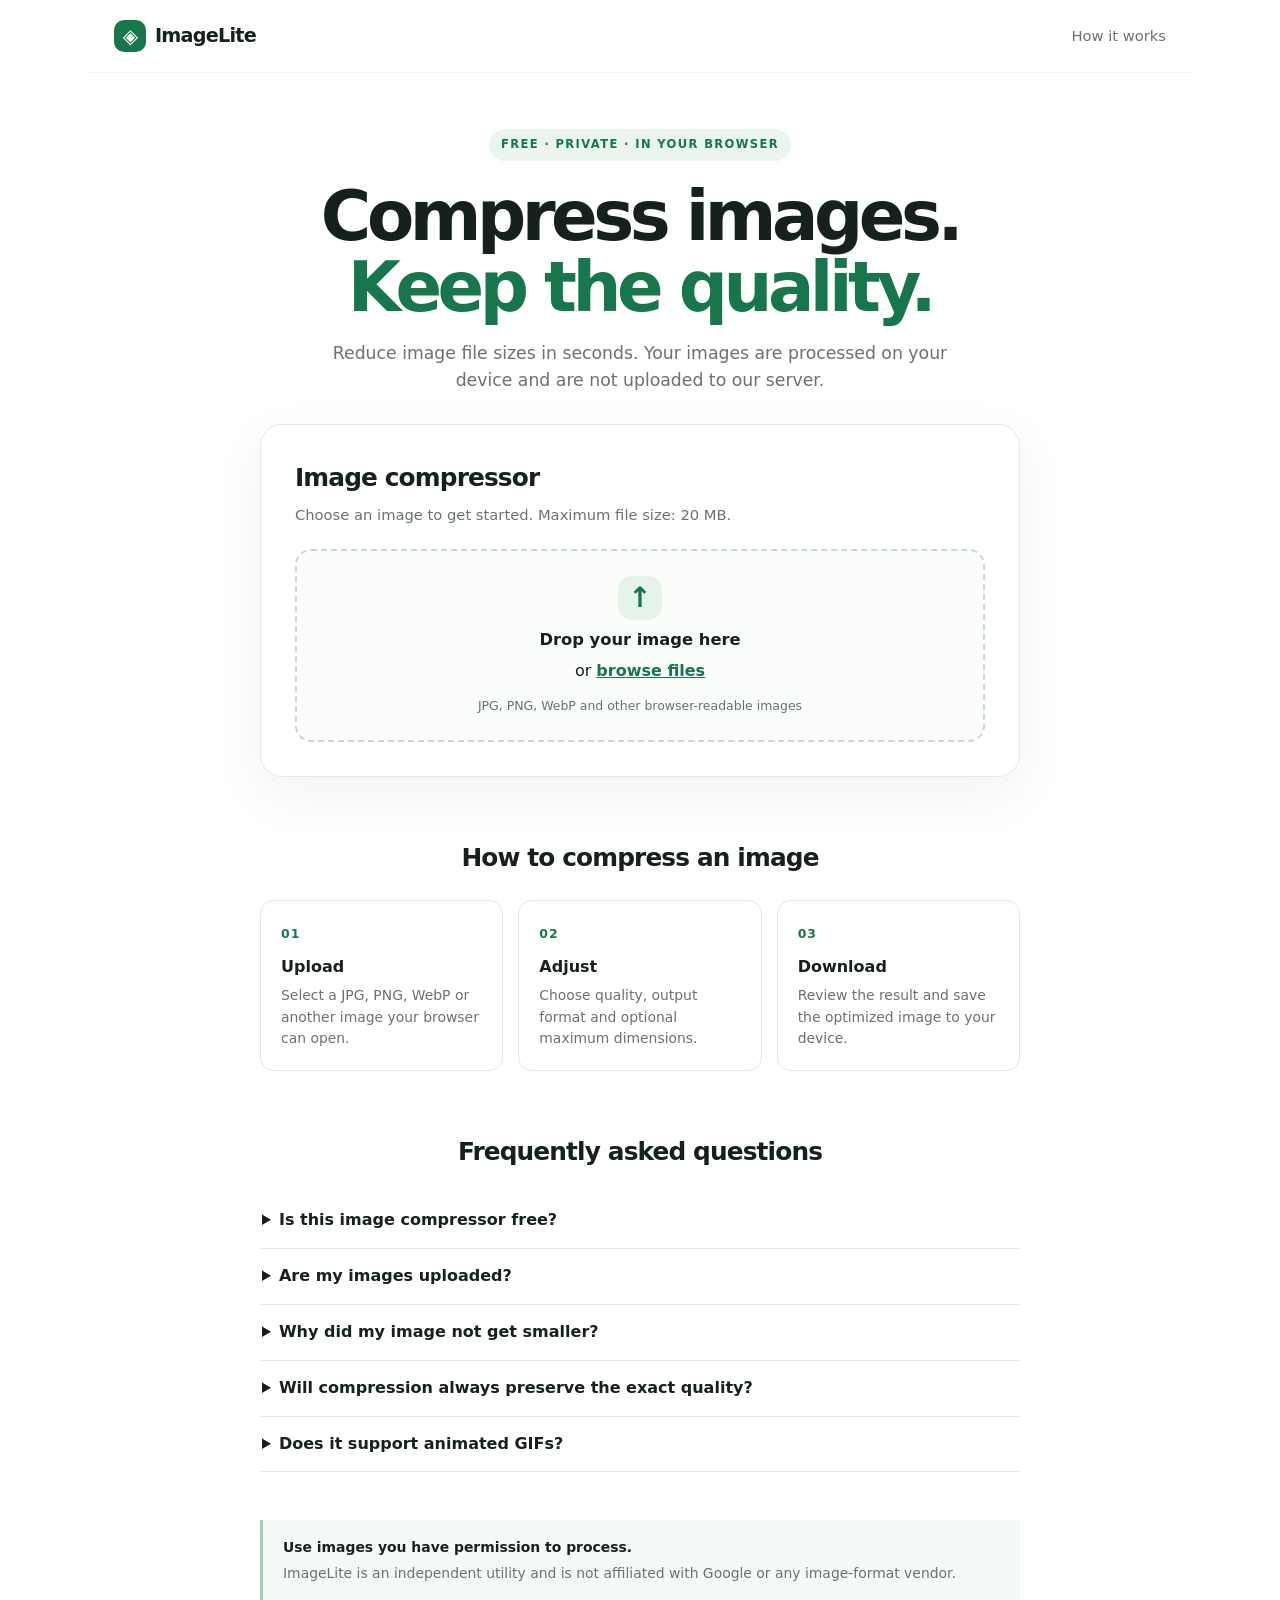
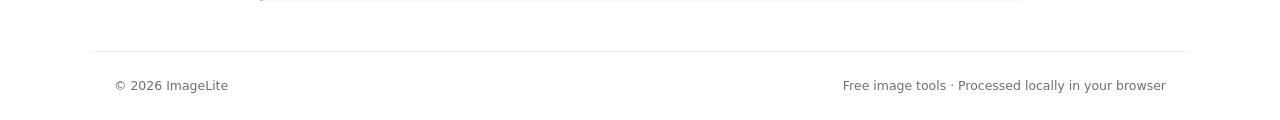
==== index.html @ 5c0c1286 "Add files via upload" ====
<!doctype html>
<html lang="en">
<head>
  <meta charset="utf-8">
  <meta name="viewport" content="width=device-width, initial-scale=1">
  <meta name="theme-color" content="#ffffff">
  <meta name="description" content="Compress images online for free. Resize image dimensions, compare file sizes, and download optimized JPG, PNG, or WebP images directly in your browser.">
  <meta property="og:title" content="Free Image Compressor Online">
  <meta property="og:description" content="Compress and convert images in your browser. No account or API key required.">
  <meta property="og:type" content="website">
  <title>Free Image Compressor Online | ImageLite</title>
  <link rel="stylesheet" href="style.css">
  <script src="script.js" defer></script>
</head>
<body>
  <header class="site-header">
    <a class="brand" href="./" aria-label="ImageLite home"><span class="brand-mark" aria-hidden="true">◈</span> ImageLite</a>
    <a class="header-link" href="#how-it-works">How it works</a>
  </header>

  <main>
    <section class="hero">
      <span class="eyebrow">FREE · PRIVATE · IN YOUR BROWSER</span>
      <h1>Compress images.<br><span>Keep the quality.</span></h1>
      <p class="hero-copy">Reduce image file sizes in seconds. Your images are processed on your device and are not uploaded to our server.</p>
    </section>

    <section class="tool-card" aria-labelledby="tool-title">
      <h2 id="tool-title">Image compressor</h2>
      <p class="muted">Choose an image to get started. Maximum file size: 20 MB.</p>

      <label class="drop-zone" id="drop-zone" for="file-input" tabindex="0">
        <span class="upload-icon" aria-hidden="true">↑</span>
        <strong>Drop your image here</strong>
        <span>or <span class="browse-text">browse files</span></span>
        <small>JPG, PNG, WebP and other browser-readable images</small>
      </label>
      <input id="file-input" type="file" accept="image/*" hidden>

      <div id="error-box" class="message error" role="alert" hidden></div>
      <div id="status-box" class="message status" role="status" aria-live="polite" hidden></div>

      <div id="workspace" hidden>
        <div class="file-summary">
          <div class="file-badge" aria-hidden="true">IMG</div>
          <div class="file-details">
            <strong id="file-name">image.jpg</strong>
            <span id="file-meta" class="muted"></span>
          </div>
          <button id="remove-file" class="text-button" type="button">Remove</button>
        </div>

        <div class="settings-grid">
          <div class="field">
            <label for="quality">Compression quality <strong id="quality-value">75%</strong></label>
            <input id="quality" type="range" min="10" max="100" step="5" value="75">
            <div class="range-labels"><span>Smaller file</span><span>Higher quality</span></div>
          </div>
          <div class="field">
            <label for="output-format">Output format</label>
            <select id="output-format">
              <option value="image/webp">WebP (recommended)</option>
              <option value="image/jpeg">JPG</option>
              <option value="image/png">PNG (lossless)</option>
            </select>
          </div>
          <div class="field">
            <label for="max-width">Maximum width (px) <span class="optional">optional</span></label>
            <input id="max-width" type="number" min="1" max="20000" placeholder="Original width">
          </div>
          <div class="field">
            <label for="max-height">Maximum height (px) <span class="optional">optional</span></label>
            <input id="max-height" type="number" min="1" max="20000" placeholder="Original height">
          </div>
        </div>

        <button id="compress-button" class="primary-button" type="button">Compress image</button>

        <div id="results" hidden>
          <div class="result-heading">
            <h3>Your compressed image</h3>
            <span id="savings-badge" class="savings-badge"></span>
          </div>
          <div class="preview-grid">
            <figure class="preview-card">
              <figcaption>Original</figcaption>
              <div class="preview-frame"><img id="original-preview" alt="Original image preview"></div>
              <div class="preview-meta"><span id="original-dimensions"></span><strong id="original-size"></strong></div>
            </figure>
            <figure class="preview-card">
              <figcaption>Compressed</figcaption>
              <div class="preview-frame"><img id="compressed-preview" alt="Compressed image preview"></div>
              <div class="preview-meta"><span id="compressed-dimensions"></span><strong id="compressed-size"></strong></div>
            </figure>
          </div>
          <p id="result-note" class="result-note"></p>
          <a id="download-button" class="primary-button download-button" href="#" download="compressed-image.webp">Download image</a>
        </div>
      </div>
    </section>

    <section id="how-it-works" class="content-section">
      <h2>How to compress an image</h2>
      <div class="steps">
        <article class="step"><span>01</span><h3>Upload</h3><p>Select a JPG, PNG, WebP or another image your browser can open.</p></article>
        <article class="step"><span>02</span><h3>Adjust</h3><p>Choose quality, output format and optional maximum dimensions.</p></article>
        <article class="step"><span>03</span><h3>Download</h3><p>Review the result and save the optimized image to your device.</p></article>
      </div>
    </section>

    <section class="content-section faq">
      <h2>Frequently asked questions</h2>
      <details><summary>Is this image compressor free?</summary><p>Yes. This version runs in your browser and does not require an account or paid API.</p></details>
      <details><summary>Are my images uploaded?</summary><p>The compression feature processes the selected image locally in your browser. Your image is not sent to a compression server by this tool. Your browser and hosting provider may still process standard website requests.</p></details>
      <details><summary>Why did my image not get smaller?</summary><p>Some images are already optimized. PNG is a lossless format, and changing its quality slider does not reduce its size in the same way as JPG or WebP. Try another output format or smaller dimensions.</p></details>
      <details><summary>Will compression always preserve the exact quality?</summary><p>No. Lossy JPG and WebP compression can change image details. Review the preview before downloading. PNG output is lossless for the rendered pixels, but conversion may change metadata or animation.</p></details>
      <details><summary>Does it support animated GIFs?</summary><p>This browser-based version is intended for still images. Animated GIFs and other multi-frame formats may be flattened to a single frame. Use a dedicated animation tool if preserving animation matters.</p></details>
    </section>

    <section class="notice">
      <strong>Use images you have permission to process.</strong>
      <p>ImageLite is an independent utility and is not affiliated with Google or any image-format vendor.</p>
    </section>
  </main>

  <footer class="site-footer">
    <span>© <span id="year"></span> ImageLite</span>
    <span>Free image tools · Processed locally in your browser</span>
  </footer>
</body>
</html>
---- style.css ----
* { box-sizing: border-box; }
:root { color-scheme: light; --ink:#17211c; --muted:#68736d; --line:#e2e8e4; --green:#17764b; --green-dark:#105b39; --soft:#f5f8f6; --red:#b42318; }
html { scroll-behavior:smooth; }
body { margin:0; font-family:Inter,ui-sans-serif,system-ui,-apple-system,BlinkMacSystemFont,"Segoe UI",sans-serif; color:var(--ink); background:#fff; line-height:1.55; }
a { color:inherit; }
.site-header { max-width:1100px; margin:auto; padding:20px 24px; display:flex; align-items:center; justify-content:space-between; border-bottom:1px solid #f0f2f1; }
.brand { text-decoration:none; font-weight:800; font-size:1.2rem; letter-spacing:-.04em; display:flex; align-items:center; gap:9px; }
.brand-mark { display:grid; place-items:center; width:32px; height:32px; border-radius:10px; color:#fff; background:var(--green); font-size:20px; }
.header-link { color:var(--muted); font-size:.92rem; text-decoration:none; }
.header-link:hover { color:var(--green); }
main { max-width:960px; margin:auto; padding:0 22px 50px; }
.hero { text-align:center; padding:56px 0 30px; }
.eyebrow { display:inline-block; font-size:.72rem; font-weight:800; letter-spacing:.12em; color:var(--green); background:#eaf5ee; padding:7px 12px; border-radius:999px; }
h1 { font-size:clamp(2.35rem,6vw,4.3rem); letter-spacing:-.065em; line-height:1.04; margin:20px 0 16px; }
h1 span { color:var(--green); }
.hero-copy { max-width:620px; margin:0 auto; color:var(--muted); font-size:1.08rem; }
.tool-card { max-width:760px; margin:0 auto; padding:clamp(20px,4vw,34px); border:1px solid var(--line); border-radius:22px; box-shadow:0 18px 55px rgba(23,33,28,.06); }
h2 { margin:0 0 7px; font-size:1.55rem; letter-spacing:-.035em; }
.muted { color:var(--muted); }
.tool-card > .muted { margin:0 0 22px; font-size:.92rem; }
.drop-zone { display:flex; flex-direction:column; align-items:center; justify-content:center; gap:7px; min-height:190px; padding:25px 15px; border:2px dashed #c9d9ce; border-radius:16px; background:#fbfdfb; cursor:pointer; text-align:center; transition:background .15s,border-color .15s; }
.drop-zone:hover,.drop-zone.dragging,.drop-zone:focus { border-color:var(--green); background:#f1faf4; outline:none; }
.upload-icon { display:grid; place-items:center; width:44px; height:44px; border-radius:14px; background:#e5f4ea; color:var(--green); font-size:28px; font-weight:700; }
.drop-zone strong { font-size:1.02rem; }
.drop-zone small { margin-top:5px; color:var(--muted); font-size:.78rem; }
.browse-text { color:var(--green); font-weight:700; text-decoration:underline; }
.message { margin-top:14px; padding:12px 14px; border-radius:10px; font-size:.9rem; }
.error { color:#8b1c13; background:#fff1f0; border:1px solid #ffd6d2; }
.status { color:#145b38; background:#eef9f1; border:1px solid #d2ecd9; }
[hidden] { display:none !important; }
.file-summary { display:flex; align-items:center; gap:12px; margin:22px 0; padding:13px; background:var(--soft); border-radius:12px; min-width:0; }
.file-badge { flex:0 0 42px; height:42px; display:grid; place-items:center; border-radius:10px; background:#e0efe5; color:var(--green); font-size:.7rem; font-weight:800; }
.file-details { flex:1; min-width:0; display:flex; flex-direction:column; }
.file-details strong { overflow-wrap:anywhere; font-size:.91rem; }
.file-details span { font-size:.8rem; }
.text-button { border:0; background:transparent; color:var(--red); font-weight:700; cursor:pointer; padding:8px; }
.settings-grid { display:grid; grid-template-columns:1fr 1fr; gap:20px; margin-bottom:22px; }
.field { display:flex; flex-direction:column; gap:8px; min-width:0; }
.field label { display:flex; flex-wrap:wrap; align-items:center; justify-content:space-between; gap:8px; font-size:.88rem; font-weight:700; }
.field label strong { color:var(--green); }
input[type="range"] { width:100%; accent-color:var(--green); cursor:pointer; }
.range-labels { display:flex; justify-content:space-between; color:var(--muted); font-size:.72rem; }
select,.field input[type="number"] { width:100%; min-height:43px; border:1px solid #d7e0da; border-radius:9px; background:white; padding:9px 11px; color:var(--ink); font:inherit; font-size:.9rem; }
select:focus,.field input:focus { outline:2px solid #a4d4b6; outline-offset:1px; }
.optional { color:var(--muted); font-weight:400; font-size:.74rem; }
.primary-button { display:inline-flex; align-items:center; justify-content:center; width:100%; min-height:48px; padding:12px 18px; border:0; border-radius:10px; background:var(--green); color:#fff; font:inherit; font-weight:750; text-decoration:none; cursor:pointer; transition:background .15s,transform .15s; }
.primary-button:hover { background:var(--green-dark); }
.primary-button:focus-visible { outline:3px solid #8bc9a2; outline-offset:3px; }
.primary-button:disabled { cursor:wait; opacity:.65; }
.result-heading { display:flex; align-items:center; justify-content:space-between; gap:10px; margin:28px 0 14px; }
.result-heading h3 { margin:0; font-size:1.15rem; }
.savings-badge { border-radius:999px; padding:5px 10px; background:#e9f7ed; color:#17683e; font-size:.78rem; font-weight:800; white-space:nowrap; }
.savings-badge.no-savings { background:#fff4df; color:#875400; }
.preview-grid { display:grid; grid-template-columns:1fr 1fr; gap:14px; }
.preview-card { margin:0; border:1px solid var(--line); border-radius:12px; overflow:hidden; min-width:0; }
.preview-card figcaption { padding:10px 12px; font-size:.85rem; font-weight:750; border-bottom:1px solid var(--line); }
.preview-frame { display:grid; place-items:center; min-height:150px; max-height:300px; padding:10px; background:repeating-conic-gradient(#f3f5f3 0% 25%,#fff 0% 50%) 50% / 18px 18px; }
.preview-frame img { display:block; max-width:100%; max-height:280px; object-fit:contain; }
.preview-meta { display:flex; flex-wrap:wrap; justify-content:space-between; gap:5px; padding:10px 12px; font-size:.76rem; }
.preview-meta span { color:var(--muted); }
.result-note { color:var(--muted); font-size:.85rem; margin:14px 0; }
.download-button { margin-top:2px; }
.content-section { max-width:760px; margin:62px auto 0; }
.content-section > h2 { margin-bottom:22px; text-align:center; }
.steps { display:grid; grid-template-columns:repeat(3,1fr); gap:15px; }
.step { padding:20px; border:1px solid var(--line); border-radius:14px; }
.step > span { color:var(--green); font-size:.78rem; font-weight:850; letter-spacing:.08em; }
.step h3 { margin:10px 0 5px; font-size:1rem; }
.step p { margin:0; color:var(--muted); font-size:.87rem; }
.faq details { border-bottom:1px solid var(--line); padding:15px 2px; }
.faq summary { cursor:pointer; font-weight:700; }
.faq details p { color:var(--muted); font-size:.92rem; margin:10px 0 0; }
.notice { max-width:760px; margin:48px auto 0; padding:17px 20px; border-left:3px solid #a7cdb3; background:#f6faf7; font-size:.87rem; }
.notice p { margin:4px 0 0; color:var(--muted); }
.site-footer { display:flex; justify-content:space-between; gap:15px; max-width:1100px; margin:auto; padding:24px; border-top:1px solid #edf0ee; color:var(--muted); font-size:.78rem; }
@media (max-width:600px) {
  .site-header { padding:15px 18px; }
  main { padding:0 14px 35px; }
  .hero { padding:42px 0 25px; }
  .hero-copy { font-size:.98rem; }
  .tool-card { padding:18px; border-radius:16px; }
  .settings-grid { grid-template-columns:1fr; gap:17px; }
  .preview-grid { grid-template-columns:1fr; }
  .preview-frame { min-height:120px; }
  .steps { grid-template-columns:1fr; }
  .site-footer { flex-direction:column; padding:20px 18px; }
}
@media (prefers-reduced-motion: reduce) { html { scroll-behavior:auto; } *,*::before,*::after { transition:none !important; } }
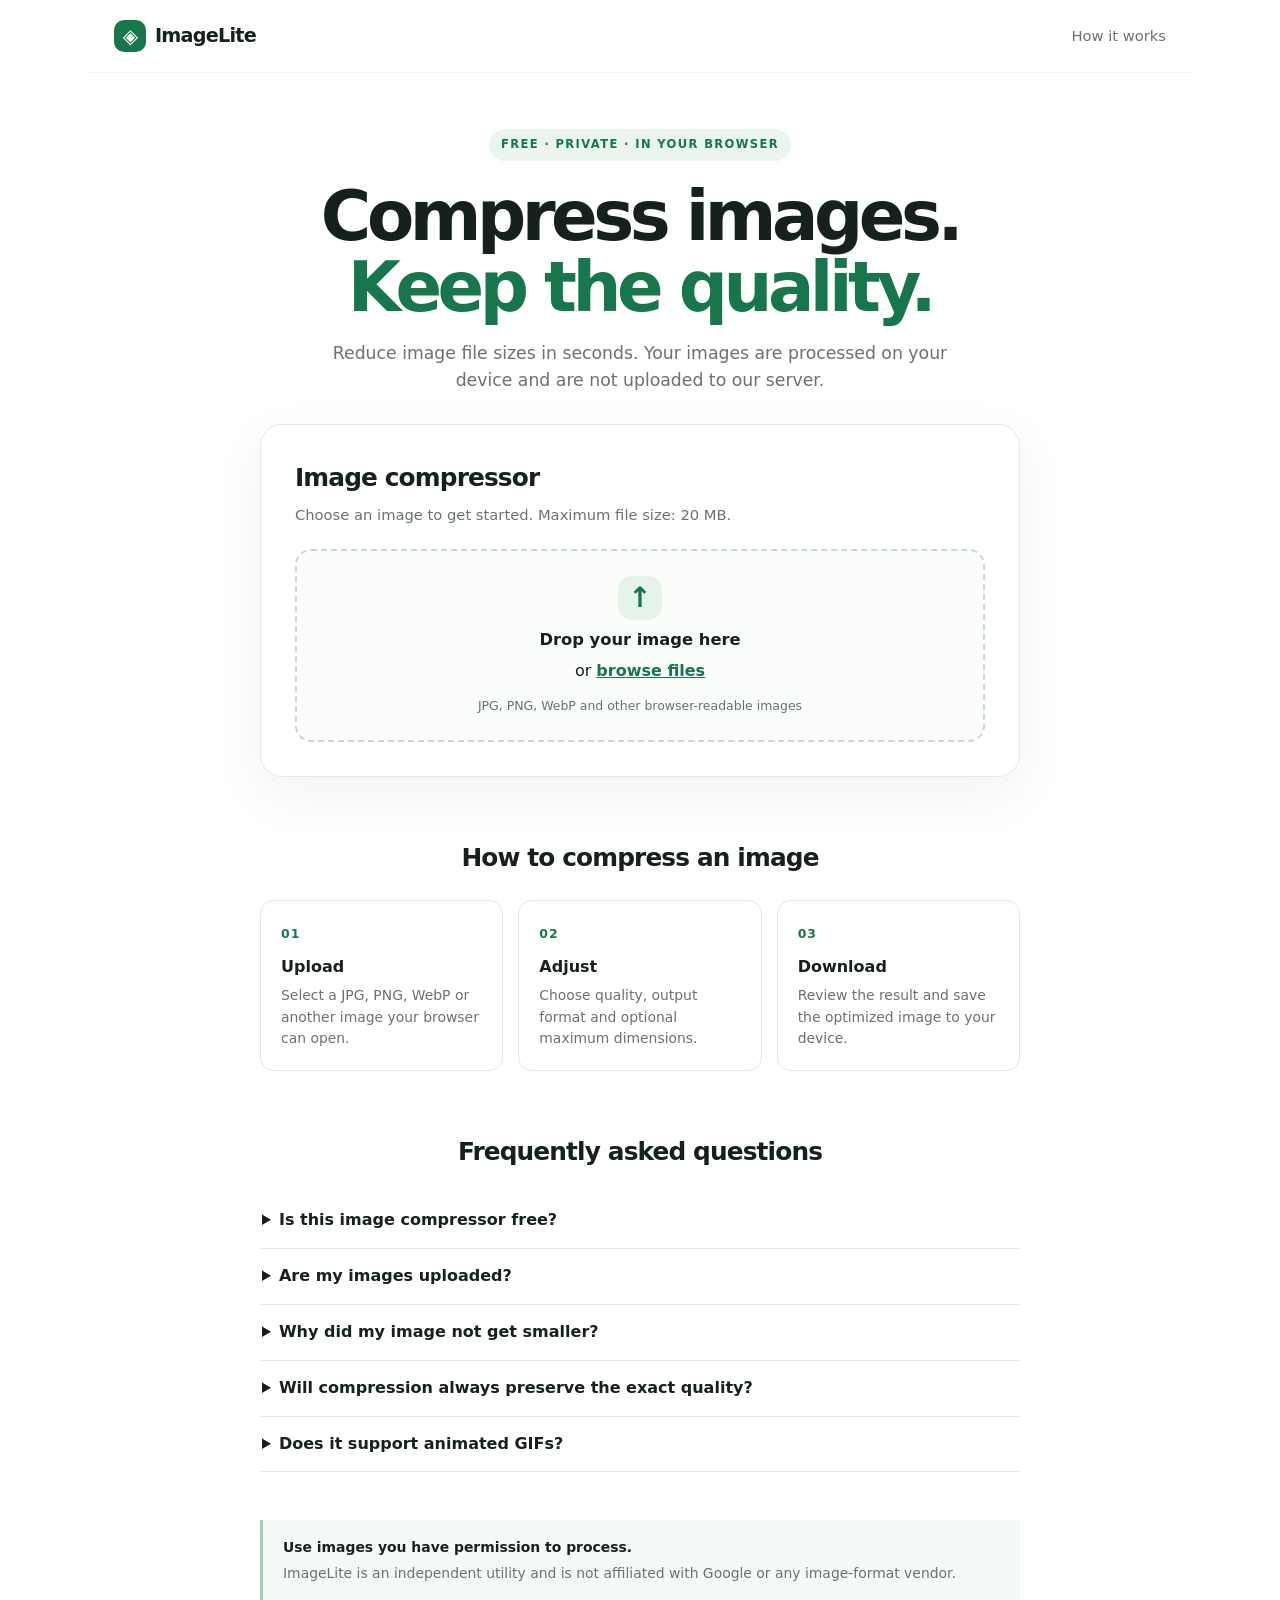
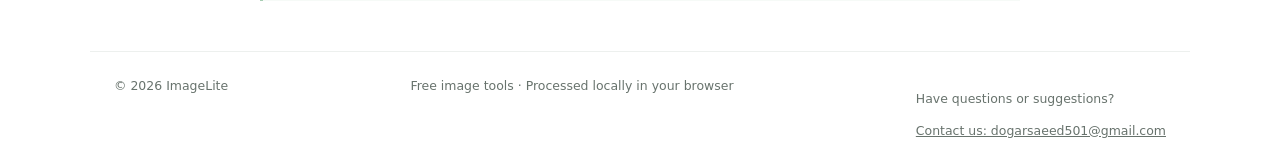
==== commit 2cdbbd89: "Add contact information to footer Added contact information section to the footer." ====
--- a/index.html
+++ b/index.html
@@ -126,6 +126,11 @@
   <footer class="site-footer">
     <span>© <span id="year"></span> ImageLite</span>
     <span>Free image tools · Processed locally in your browser</span>
-  </footer>
+ <div class="footer-contact">
+  <p>Have questions or suggestions?</p>
+  <a href="mailto:dogarsaeed501@gmail.com">
+    Contact us: dogarsaeed501@gmail.com
+  </a>
+</div> </footer>
 </body>
 </html>
